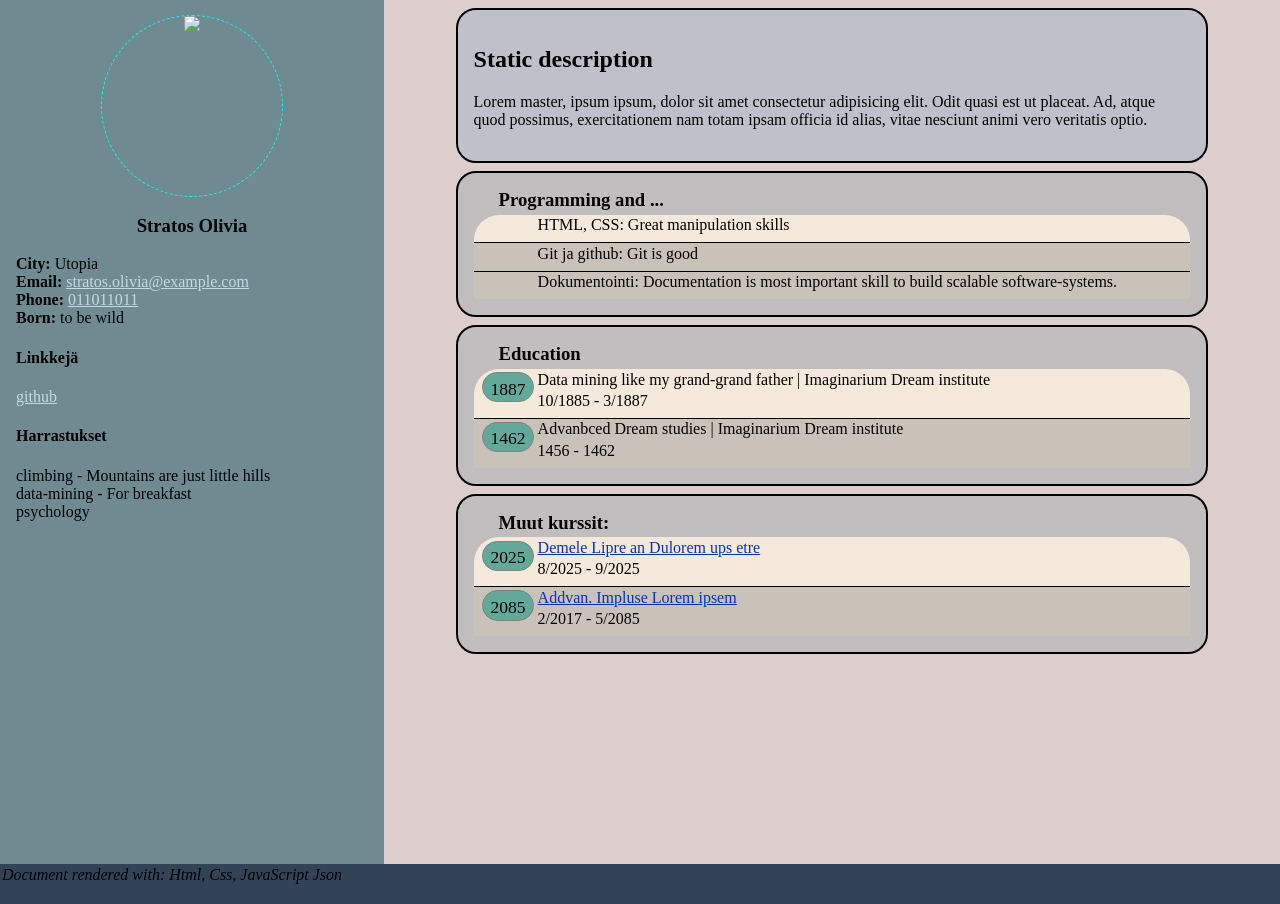
==== cv_renderer/cv_render.html @ b8d8c63f "Adding cv renderer experiment. THis one could be onepage, but for clarity, it is separated into css " ====
<!DOCTYPE html>
<html>

<head>
    <meta charset="UTF-8">
    <meta name="viewport" content="width=device-width, initial-scale=1.0">
    <link rel="stylesheet" href="style1.css">
    <title>CV template study</title>
    <script src="template_builder.js"></script>
</head>

<body>
    <main>
        <aside class="desc">

            <div class="hero-image">
                <img class="circular" src="face.jpg">
            </div>
            <h3>Stratos Olivia</h3>

            <div id="personal-info" class="personal-info"></div>
            <div id="side_links" class="link-list"></div>
            <div id="side_harrastukset" class="link-list"></div>

        </aside>
        <article>
            <section class="story module">
                <h2>Static description</h2>
                <p>Lorem master, ipsum ipsum, dolor sit amet consectetur adipisicing elit. Odit quasi est ut placeat.
                    Ad, atque quod
                    possimus, exercitationem nam totam ipsam officia id alias, vitae nesciunt animi vero veritatis
                    optio.</p>
            </section>
            <div class="year-list module" id="it-taidot">
                <!-- Runtime content -->
                <noscript>
                    <p>content is rendered with Javascript</p>
                </noscript>
            </div>

            <div class="year-list module" id="education"></div>
            <div class="year-list module" id="courses"></div>


        </article>

    </main>
    <p class="footer note">Document rendered with: Html, Css, JavaScript
        Json</p>

</body>

<div id="templates">
    <div temp="link_list">
        <h4 temp="title" class="side-header"></h4>
        <ul temp="ul" class="colort">
            <li temp="list">
                <a temp="link"></a>

            </li>
        </ul>
    </div>

    <!-- list of detail info with possible link -->
    <div temp="detail_info">
        <ul temp="list">
            <li temp="content">
                <b temp="title"></b>
                <a temp="link"></a>
            </li>
        </ul>
    </div>

    <div temp="skill_listing">
        <h3 temp="title"></h3>
        <ul temp="list">
            <li temp="item">
                <span class="year" temp=year> </span>
                <p temp="content">
                    <a temp="link"></a>
                </p>
            </li>
        </ul>
    </div>
</div>

<script>
    const personINFO = {
        title: "Personal Info",
        content: [
            { name: "City", cont: "Utopia" },
            { name: "Email", cont: "stratos.olivia@example.com", url: "stratos.olivia@example.com" },
            { name: "Phone", cont: "011011011", url: "tel:011011011" },
            { name: "Born", cont: "to be wild", }
        ]
    }
    const personal_links = {
        title: "Linkkejä",
        content: [
            { name: "github", url: "https://github.com/OliverStrait" },
            // {name: "linkedIn", url: "" }
        ]
    }
    const languages = {
        title: "Language",
        content: [
            ["spanish", "in my imagination"],
            ["english", "very good my pal, very good"]]
    }
    const programming = {
        title: "Programming and ...",
        ingress: "Steady understanding of different computer systems and...",
        content: [
            { name: "HTML, CSS", desc: " Great manipulation skills" },
            { name: "Git ja github", desc: "Git is good" },
            { name: "Dokumentointi", desc: "Documentation is most important skill to build scalable software-systems." }
        ]
    }
    const edu = {
        title: "Education",
        content: [{
            start: "10/1885",
            end: "3/1887",
            end_year: "1887",
            desc: "Data mining like my grand-grand father",
            institution: "Imaginarium Dream institute"
        },
        {
            start: "1456", end: "1462",
            end_year: "1462",
            desc: "Advanbced Dream studies",
            institution: "Imaginarium Dream institute"
        }
        ]
    }
    const kurssit = {
        title: "Muut kurssit:",
        content: [
            {
                start: "8/2025", end: "9/2025", end_year: "2025", desc: "Demele Lipre an Dulorem ups etre",
                url: "#"
            },
            {
                start: "2/2017", end: "5/2085", end_year: "2085", desc: "Addvan. Impluse Lorem ipsem ",
                url: "#"
            }
        ]

    }
    const harrastukset = {
        title: "Harrastukset",
        content: [
            { name: "climbing", desc: "Mountains are just little hills" }, { name: "data-mining", desc: "For breakfast" }, { name: "psychology" }
        ]
    }
    const TEMPLATES = Template.createRootTemplate("templates")

    function LINK_LIST(parent, template, { data }) {
        const [ulListT, listT, linkT] = template.get_tree(["ul", "list", "link"])

        if (data?.title) {
            let t = parent.appendChild(template.title.new())
            t.textContent = data.title
        }
        let list = parent.appendChild(ulListT.new())
        for (let obj of data.content) {
            let li = list.appendChild(listT.new())
            if (obj?.url) {
                let link = li.appendChild(linkT.new())
                link.textContent = obj.name
                link.href = obj.url
            }
            else {
                li.textContent = obj.name
            }
            if (obj?.desc) {
                li.textContent = li.textContent + " - " + obj.desc
            }
        }
    }


    function gen_PersonInfo(parent, template, { data }) {
        const [Tlist, Tcontent, Ttitle] = template.get_tree(["list", "content", "title"])

        let list = parent.appendChild(Tlist.new())

        for (obj of data.content) {
            let li = list.appendChild(Tcontent.new())
            let title = li.appendChild(Ttitle.new())
            title.textContent = obj.name + ": "

            if (obj?.url) {
                let link = li.appendChild(Tcontent.link.new())
                link.textContent = obj.cont
                link.href = obj.url
            } else li.appendChild(document.createTextNode(obj.cont))
        }
    }



    function gen_year_education(parent, template, { data }) {
        const [Tlist, Titem, Tcontent, Tlink] = template.get_tree(["list", "item", "content", "link"])

        if (data.title) {
            let t = parent.appendChild(document.createElement("h3"))
            t.textContent = data.title
        }

        let list = parent.appendChild(Tlist.new())

        for (obj of data.content) {
            let li = list.appendChild(Titem.new())
            let y = li.appendChild(Titem.year.new())
            y.textContent = obj.end_year
            var text = li.appendChild(Tcontent.new())
            var description = obj.desc
            if (obj?.url) {
                link = text.appendChild(Tcontent.link.new())
                link.href = obj.url
                link.textContent = description
            }
            else text.textContent = description + (obj?.institution ? " | " + obj.institution : "")

            p = document.createElement("p")
            p.textContent = obj.start + " - " + obj.end
            li.appendChild(p)
            list.appendChild(li)
        }

    }
    function gen_taidot(parent, template, { data }) {
        const [Tlist, Titem, Tcontent, Tlink] = template.get_tree(["list", "item", "content", "link"])
        if (data?.title) {
            let t = parent.appendChild(template.title.new())
            t.textContent = data.title
        }
        let list = parent.appendChild(Tlist.new())
        for (let obj of data.content) {
            let li = list.appendChild(Titem.new())
            let p = li.appendChild(Tcontent.new())
            p.textContent = obj.name + ": " + obj.desc
        }
    }


    TEMPLATES.link_list.operate(
        document.getElementById("side_links"),
        { data: personal_links },
        LINK_LIST
    )
    TEMPLATES.link_list.operate(document.getElementById("side_harrastukset"),
        { data: harrastukset }, LINK_LIST
    )
    TEMPLATES.detail_info.operate(document.getElementById("personal-info"),
        { data: personINFO }, gen_PersonInfo
    )

    TEMPLATES.skill_listing.operate(
        document.getElementById("it-taidot"),
        { data: programming },
        gen_taidot
    )
    TEMPLATES.skill_listing.operate(document.getElementById("education"),
        { data: edu }, gen_year_education)
    TEMPLATES.skill_listing.operate(document.getElementById("courses"),
        { data: kurssit }, gen_year_education)
</script>

</html>
---- cv_renderer/style1.css ----
:root {
            --col-body-bg: rgb(50, 67, 87);
            --col-highlight: rgb(97, 170, 154);
            --col-module-bg: rgb(207, 202, 189);
            --col-a: green;
            --collas: oklch(44.226% 0.00005 271.152);

            --col-sidebar: rgb(112, 138, 145);
            /* --col-sidebar: rgb(31, 61, 70); */
            --col-light-block: color-mix(in lch, var(--col-sidebar),
                    rgb(255, 255, 255));
            --main-width: 70vw;
            --side-width: 30vw;
            --margin: 4em;
        }

        body {
            margin: 0;


        }

        main {
            background-color: rgb(221, 206, 206);
            min-height: 96vh;
            display: grid;
            grid-template-columns: var(--side-width) var(--main-width);
            /* flex-flow: wrap row; */
            /* align-content: space-evenly; */
        }

        .year-list {
            font-size: 1rem;
            --min-height: 1em;
            --col-first-child: rgb(245, 233, 219);
            --col-other-children: rgb(201, 194, 185);

            --col-module-bg: rgb(192, 190, 190);
            --border-radius: 25px;

            li {
                /* border: 1px solid grey; */
                min-height: var(--min-height);
                font-size: 1em;
                padding-bottom: .3em;
                list-style-type: none;
                background-color: var(--col-other-children);
                align-content: center;
                border-top: 1px solid black;
                padding-top: .1em;

                .year {
                    float: left;
                    max-height: var(--min-height);
                    /* content: attr(data-year); */
                    background-color: var(--col-highlight);
                    margin: .1em 0 0 .5em;
                    border: solid 1.5px rgb(129, 129, 129);
                    border-radius: 100vw;
                    padding: .3em .4em;
                    font-family: Garamond;
                    font-size: 1.1em;
                }

                p {
                    margin: 0 calc(var(--border-radius) / 2) .2em var(--margin);

                }
            }

            ul,
            ol {
                margin: 0;
            }

            li:first-child {
                background-color: var(--col-first-child);
                border-radius: var(--border-radius) var(--border-radius) 0 0;
                border: 0;
            }

            a {
                color: rgb(6, 49, 190);
            }


        }

        .module {
            /* min-width: 40vw;
            max-width: 50vw; */

            width: calc(var(--main-width)* 0.8);
            background-color: var(--col-module-bg);
            border: 2px solid black;
            border-radius: 20px;
            padding: 1rem;
            margin: .5em auto 0 auto;

            h3,
            h4,
            h5 {
                margin: 0 0 .2em calc(var(--margin)/3);
            }
        }

        body {
            background-color: var(--col-body-bg);
        }

        .desc {
            background-color: var(--col-sidebar);
            padding: 1em;
        }

        .story {
            background-color: var(--col-light-block);
            min-height: 100px;
        }

        aside {
            /* --col-sidebar: rgb(6, 41, 51); */
            text-align: center;
            /* background-color: var(--col-sidebar); */

            a {
                color: lch(from var(--col-sidebar) calc(l + 30) c h);
            }
        }

        .hero-image {
            --height: min(180px, 20vw);
            margin: auto;
            position: relative;
            width: var(--height);
            height: var(--height);
            overflow: hidden;
            border-radius: 50%;
            outline: .5px dashed cyan;


            img {
                width: 100%;
                height: auto;
            }
        }

        .link-list,
        .personal-info {
            text-align: left;
            margin: auto;
        }

        ul,
        ol {
            list-style-type: none;
            padding-left: 0;
        }

        p.footer {
            font-style: italic;
            font-family: Garamond;
            padding: 2px;
            margin: 0px;
            height: 4vh;
        }
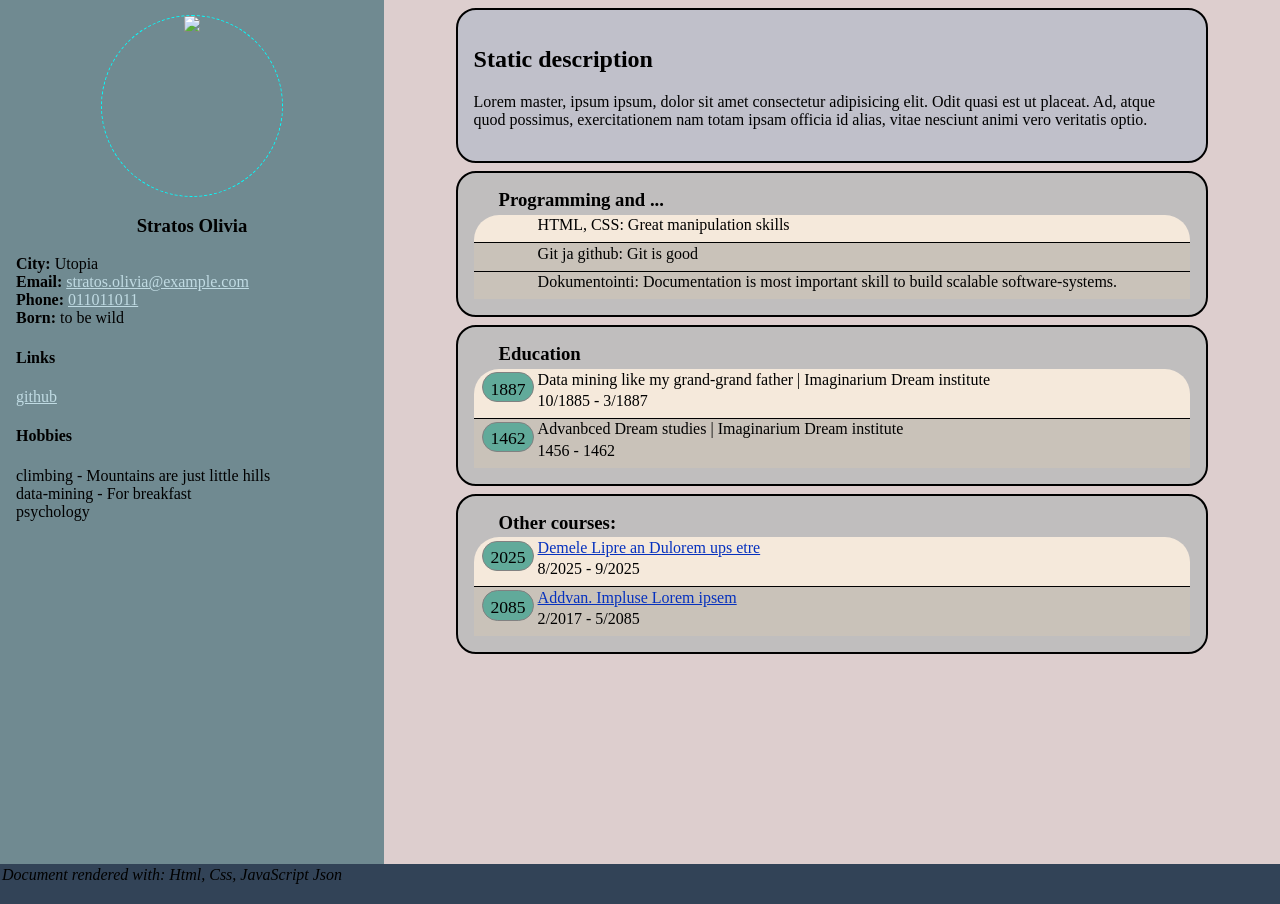
==== commit e08ff32e: "language fixes" ====
--- a/cv_renderer/cv_render.html
+++ b/cv_renderer/cv_render.html
@@ -95,7 +95,7 @@
         ]
     }
     const personal_links = {
-        title: "Linkkejä",
+        title: "Links",
         content: [
             { name: "github", url: "https://github.com/OliverStrait" },
             // {name: "linkedIn", url: "" }
@@ -134,7 +134,7 @@
         ]
     }
     const kurssit = {
-        title: "Muut kurssit:",
+        title: "Other courses:",
         content: [
             {
                 start: "8/2025", end: "9/2025", end_year: "2025", desc: "Demele Lipre an Dulorem ups etre",
@@ -148,7 +148,7 @@
 
     }
     const harrastukset = {
-        title: "Harrastukset",
+        title: "Hobbies",
         content: [
             { name: "climbing", desc: "Mountains are just little hills" }, { name: "data-mining", desc: "For breakfast" }, { name: "psychology" }
         ]
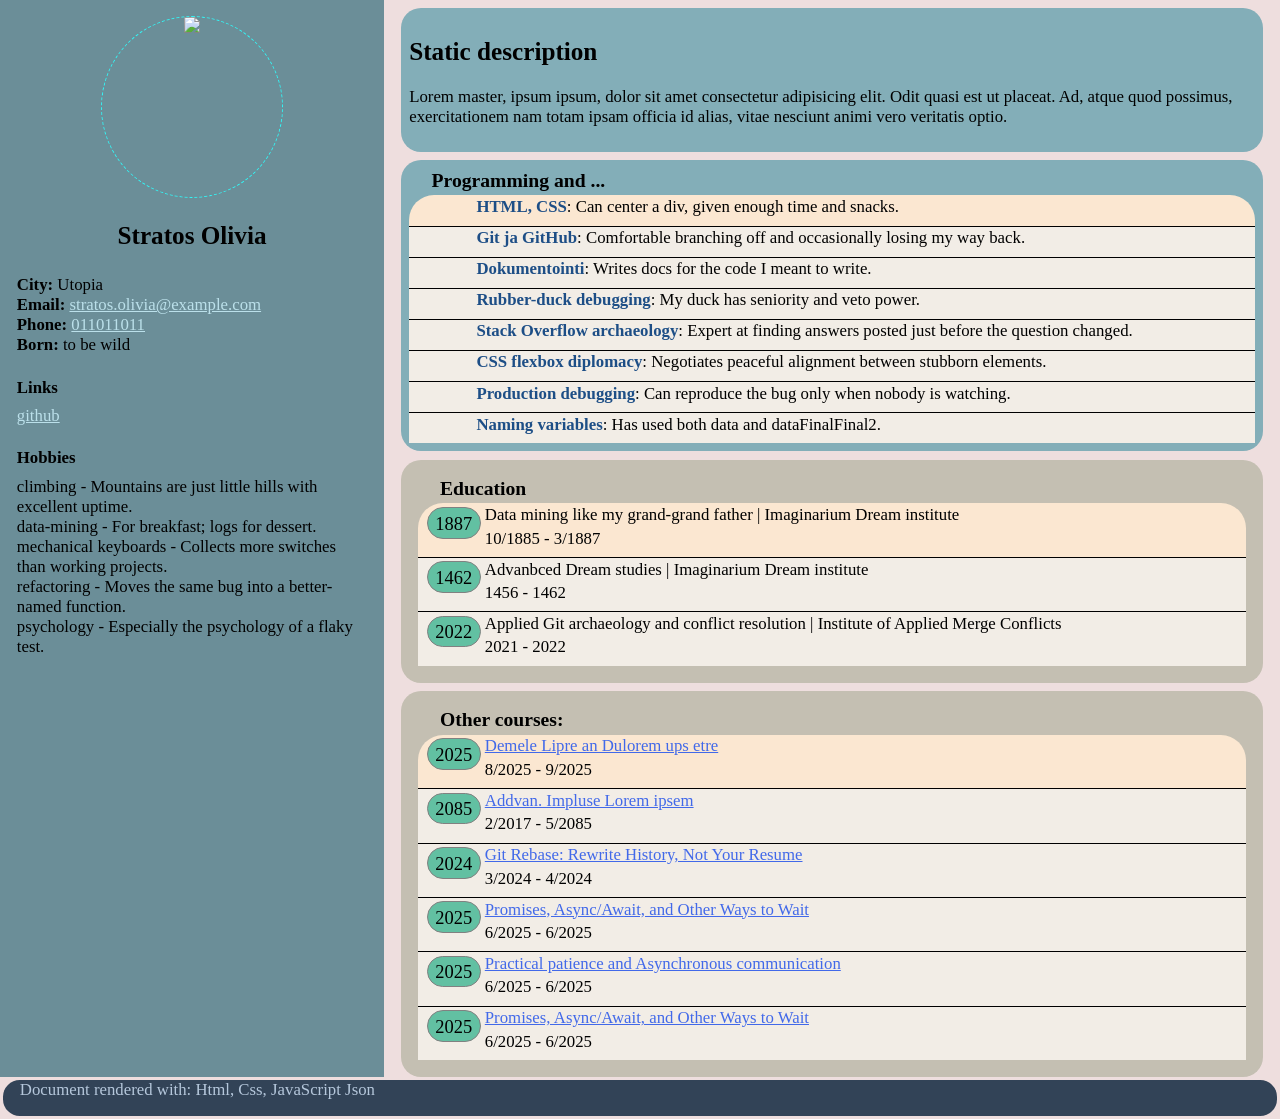
==== commit 77a80bf3: "using webcomponents" ====
--- a/cv_renderer/cv_render.html
+++ b/cv_renderer/cv_render.html
@@ -6,7 +6,6 @@
     <meta name="viewport" content="width=device-width, initial-scale=1.0">
     <link rel="stylesheet" href="style1.css">
     <title>CV template study</title>
-    <script src="template_builder.js"></script>
 </head>
 
 <body>
@@ -18,9 +17,9 @@
             </div>
             <h3>Stratos Olivia</h3>
 
-            <div id="personal-info" class="personal-info"></div>
-            <div id="side_links" class="link-list"></div>
-            <div id="side_harrastukset" class="link-list"></div>
+            <cv-personal-info id="personal-info" class="personal-info"></cv-personal-info>
+            <cv-link-list id="side_links" class="link-list"></cv-link-list>
+            <cv-link-list id="side_harrastukset" class="link-list"></cv-link-list>
 
         </aside>
         <article>
@@ -31,15 +30,15 @@
                     possimus, exercitationem nam totam ipsam officia id alias, vitae nesciunt animi vero veritatis
                     optio.</p>
             </section>
-            <div class="year-list module" id="it-taidot">
+            <cv-skill-list class="year-list module story skill-listing" id="it-taidot">
                 <!-- Runtime content -->
                 <noscript>
                     <p>content is rendered with Javascript</p>
                 </noscript>
-            </div>
+            </cv-skill-list>
 
-            <div class="year-list module" id="education"></div>
-            <div class="year-list module" id="courses"></div>
+            <cv-timeline-list class="year-list module" id="education"></cv-timeline-list>
+            <cv-timeline-list class="year-list module" id="courses"></cv-timeline-list>
 
 
         </article>
@@ -48,224 +47,116 @@
     <p class="footer note">Document rendered with: Html, Css, JavaScript
         Json</p>
 
+    <template id="link-list-template">
+        <h4 class="side-header"></h4>
+        <ul class="colort"></ul>
+    </template>
+    <template id="link-list-item-template">
+        <li><a></a></li>
+    </template>
+    <template id="personal-info-template">
+        <ul></ul>
+    </template>
+    <template id="personal-info-item-template">
+        <li><b></b><a></a></li>
+    </template>
+    <template id="skill-list-template">
+        <h3></h3>
+        <ul></ul>
+    </template>
+    <template id="skill-item-template">
+        <li>
+            <p><a></a><b></b></p>
+        </li>
+    </template>
+    <template id="timeline-list-template">
+        <h3></h3>
+        <ul></ul>
+    </template>
+    <template id="timeline-item-template">
+        <li><span class="year"></span>
+            <p class="description"><a></a></p>
+            <p class="period"></p>
+        </li>
+    </template>
+
+    <script src="template_builder.js"></script>
+    <script>
+        const personInfo = {
+            title: "Personal Info",
+            content: [
+                { name: "City", cont: "Utopia" },
+                { name: "Email", cont: "stratos.olivia@example.com", url: "stratos.olivia@example.com" },
+                { name: "Phone", cont: "011011011", url: "tel:011011011" },
+                { name: "Born", cont: "to be wild" }
+            ]
+        }
+        const personalLinks = {
+            title: "Links",
+            content: [{ name: "github", url: "https://github.com/OliverStrait" }]
+        }
+        const programming = {
+            title: "Programming and ...",
+            content: [
+                { name: "HTML, CSS", desc: "Can center a div, given enough time and snacks." },
+                { name: "Git ja GitHub", desc: "Comfortable branching off and occasionally losing my way back." },
+                { name: "Dokumentointi", desc: "Writes docs for the code I meant to write." },
+                { name: "Rubber-duck debugging", desc: "My duck has seniority and veto power." },
+                { name: "Stack Overflow archaeology", desc: "Expert at finding answers posted just before the question changed." },
+                { name: "CSS flexbox diplomacy", desc: "Negotiates peaceful alignment between stubborn elements." },
+                { name: "Production debugging", desc: "Can reproduce the bug only when nobody is watching." },
+                { name: "Naming variables", desc: "Has used both data and dataFinalFinal2." }
+            ]
+        }
+        const education = {
+            title: "Education",
+            content: [
+                {
+                    start: "10/1885", end: "3/1887", end_year: "1887",
+                    desc: "Data mining like my grand-grand father",
+                    institution: "Imaginarium Dream institute"
+                },
+                {
+                    start: "1456", end: "1462", end_year: "1462",
+                    desc: "Advanbced Dream studies",
+                    institution: "Imaginarium Dream institute"
+                },
+                {
+                    start: "2021", end: "2022", end_year: "2022",
+                    desc: "Applied Git archaeology and conflict resolution",
+                    institution: "Institute of Applied Merge Conflicts"
+                }
+            ]
+        }
+        const courses = {
+            title: "Other courses:",
+            content: [
+                { start: "8/2025", end: "9/2025", end_year: "2025", desc: "Demele Lipre an Dulorem ups etre", url: "#" },
+                { start: "2/2017", end: "5/2085", end_year: "2085", desc: "Addvan. Impluse Lorem ipsem ", url: "#" },
+                { start: "3/2024", end: "4/2024", end_year: "2024", desc: "Git Rebase: Rewrite History, Not Your Resume", url: "#" },
+                { start: "6/2025", end: "6/2025", end_year: "2025", desc: "Promises, Async/Await, and Other Ways to Wait", url: "#" },
+                { start: "6/2025", end: "6/2025", end_year: "2025", desc: "Practical patience and Asynchronous communication", url: "#" },
+                { start: "6/2025", end: "6/2025", end_year: "2025", desc: "Promises, Async/Await, and Other Ways to Wait", url: "#" },
+            ]
+        }
+        const hobbies = {
+            title: "Hobbies",
+            content: [
+                { name: "climbing", desc: "Mountains are just little hills with excellent uptime." },
+                { name: "data-mining", desc: "For breakfast; logs for dessert." },
+                { name: "mechanical keyboards", desc: "Collects more switches than working projects." },
+                { name: "refactoring", desc: "Moves the same bug into a better-named function." },
+                { name: "psychology", desc: "Especially the psychology of a flaky test." }
+            ]
+        }
+
+        document.querySelector("#personal-info").data = personInfo
+        document.querySelector("#side_links").data = personalLinks
+        document.querySelector("#side_harrastukset").data = hobbies
+        document.querySelector("#it-taidot").data = programming
+        document.querySelector("#education").data = education
+        document.querySelector("#courses").data = courses
+    </script>
 </body>
 
-<div id="templates">
-    <div temp="link_list">
-        <h4 temp="title" class="side-header"></h4>
-        <ul temp="ul" class="colort">
-            <li temp="list">
-                <a temp="link"></a>
-
-            </li>
-        </ul>
-    </div>
-
-    <!-- list of detail info with possible link -->
-    <div temp="detail_info">
-        <ul temp="list">
-            <li temp="content">
-                <b temp="title"></b>
-                <a temp="link"></a>
-            </li>
-        </ul>
-    </div>
-
-    <div temp="skill_listing">
-        <h3 temp="title"></h3>
-        <ul temp="list">
-            <li temp="item">
-                <span class="year" temp=year> </span>
-                <p temp="content">
-                    <a temp="link"></a>
-                </p>
-            </li>
-        </ul>
-    </div>
-</div>
-
-<script>
-    const personINFO = {
-        title: "Personal Info",
-        content: [
-            { name: "City", cont: "Utopia" },
-            { name: "Email", cont: "stratos.olivia@example.com", url: "stratos.olivia@example.com" },
-            { name: "Phone", cont: "011011011", url: "tel:011011011" },
-            { name: "Born", cont: "to be wild", }
-        ]
-    }
-    const personal_links = {
-        title: "Links",
-        content: [
-            { name: "github", url: "https://github.com/OliverStrait" },
-            // {name: "linkedIn", url: "" }
-        ]
-    }
-    const languages = {
-        title: "Language",
-        content: [
-            ["spanish", "in my imagination"],
-            ["english", "very good my pal, very good"]]
-    }
-    const programming = {
-        title: "Programming and ...",
-        ingress: "Steady understanding of different computer systems and...",
-        content: [
-            { name: "HTML, CSS", desc: " Great manipulation skills" },
-            { name: "Git ja github", desc: "Git is good" },
-            { name: "Dokumentointi", desc: "Documentation is most important skill to build scalable software-systems." }
-        ]
-    }
-    const edu = {
-        title: "Education",
-        content: [{
-            start: "10/1885",
-            end: "3/1887",
-            end_year: "1887",
-            desc: "Data mining like my grand-grand father",
-            institution: "Imaginarium Dream institute"
-        },
-        {
-            start: "1456", end: "1462",
-            end_year: "1462",
-            desc: "Advanbced Dream studies",
-            institution: "Imaginarium Dream institute"
-        }
-        ]
-    }
-    const kurssit = {
-        title: "Other courses:",
-        content: [
-            {
-                start: "8/2025", end: "9/2025", end_year: "2025", desc: "Demele Lipre an Dulorem ups etre",
-                url: "#"
-            },
-            {
-                start: "2/2017", end: "5/2085", end_year: "2085", desc: "Addvan. Impluse Lorem ipsem ",
-                url: "#"
-            }
-        ]
-
-    }
-    const harrastukset = {
-        title: "Hobbies",
-        content: [
-            { name: "climbing", desc: "Mountains are just little hills" }, { name: "data-mining", desc: "For breakfast" }, { name: "psychology" }
-        ]
-    }
-    const TEMPLATES = Template.createRootTemplate("templates")
-
-    function LINK_LIST(parent, template, { data }) {
-        const [ulListT, listT, linkT] = template.get_tree(["ul", "list", "link"])
-
-        if (data?.title) {
-            let t = parent.appendChild(template.title.new())
-            t.textContent = data.title
-        }
-        let list = parent.appendChild(ulListT.new())
-        for (let obj of data.content) {
-            let li = list.appendChild(listT.new())
-            if (obj?.url) {
-                let link = li.appendChild(linkT.new())
-                link.textContent = obj.name
-                link.href = obj.url
-            }
-            else {
-                li.textContent = obj.name
-            }
-            if (obj?.desc) {
-                li.textContent = li.textContent + " - " + obj.desc
-            }
-        }
-    }
-
-
-    function gen_PersonInfo(parent, template, { data }) {
-        const [Tlist, Tcontent, Ttitle] = template.get_tree(["list", "content", "title"])
-
-        let list = parent.appendChild(Tlist.new())
-
-        for (obj of data.content) {
-            let li = list.appendChild(Tcontent.new())
-            let title = li.appendChild(Ttitle.new())
-            title.textContent = obj.name + ": "
-
-            if (obj?.url) {
-                let link = li.appendChild(Tcontent.link.new())
-                link.textContent = obj.cont
-                link.href = obj.url
-            } else li.appendChild(document.createTextNode(obj.cont))
-        }
-    }
-
-
-
-    function gen_year_education(parent, template, { data }) {
-        const [Tlist, Titem, Tcontent, Tlink] = template.get_tree(["list", "item", "content", "link"])
-
-        if (data.title) {
-            let t = parent.appendChild(document.createElement("h3"))
-            t.textContent = data.title
-        }
-
-        let list = parent.appendChild(Tlist.new())
-
-        for (obj of data.content) {
-            let li = list.appendChild(Titem.new())
-            let y = li.appendChild(Titem.year.new())
-            y.textContent = obj.end_year
-            var text = li.appendChild(Tcontent.new())
-            var description = obj.desc
-            if (obj?.url) {
-                link = text.appendChild(Tcontent.link.new())
-                link.href = obj.url
-                link.textContent = description
-            }
-            else text.textContent = description + (obj?.institution ? " | " + obj.institution : "")
-
-            p = document.createElement("p")
-            p.textContent = obj.start + " - " + obj.end
-            li.appendChild(p)
-            list.appendChild(li)
-        }
-
-    }
-    function gen_taidot(parent, template, { data }) {
-        const [Tlist, Titem, Tcontent, Tlink] = template.get_tree(["list", "item", "content", "link"])
-        if (data?.title) {
-            let t = parent.appendChild(template.title.new())
-            t.textContent = data.title
-        }
-        let list = parent.appendChild(Tlist.new())
-        for (let obj of data.content) {
-            let li = list.appendChild(Titem.new())
-            let p = li.appendChild(Tcontent.new())
-            p.textContent = obj.name + ": " + obj.desc
-        }
-    }
-
-
-    TEMPLATES.link_list.operate(
-        document.getElementById("side_links"),
-        { data: personal_links },
-        LINK_LIST
-    )
-    TEMPLATES.link_list.operate(document.getElementById("side_harrastukset"),
-        { data: harrastukset }, LINK_LIST
-    )
-    TEMPLATES.detail_info.operate(document.getElementById("personal-info"),
-        { data: personINFO }, gen_PersonInfo
-    )
-
-    TEMPLATES.skill_listing.operate(
-        document.getElementById("it-taidot"),
-        { data: programming },
-        gen_taidot
-    )
-    TEMPLATES.skill_listing.operate(document.getElementById("education"),
-        { data: edu }, gen_year_education)
-    TEMPLATES.skill_listing.operate(document.getElementById("courses"),
-        { data: kurssit }, gen_year_education)
-</script>
-
 </html>
--- a/cv_renderer/style1.css
+++ b/cv_renderer/style1.css
@@ -1,166 +1,271 @@
-        :root {
-            --col-body-bg: rgb(50, 67, 87);
-            --col-highlight: rgb(97, 170, 154);
-            --col-module-bg: rgb(207, 202, 189);
-            --col-a: green;
-            --collas: oklch(44.226% 0.00005 271.152);
-
-            --col-sidebar: rgb(112, 138, 145);
-            /* --col-sidebar: rgb(31, 61, 70); */
-            --col-light-block: color-mix(in lch, var(--col-sidebar),
-                    rgb(255, 255, 255));
-            --main-width: 70vw;
-            --side-width: 30vw;
-            --margin: 4em;
+:root {
+    --col-sidebar: rgb(107, 142, 152);
+
+    --col-body-bg: rgb(238, 222, 222);
+    --col-footer-bg: rgb(50, 67, 87);
+    --col-dark-high: rgb(29, 78, 134);
+    --col-footer: rgb(181, 199, 219);
+    --col-highlight: rgb(98, 192, 162);
+
+    --col-a: green;
+    --collas: oklch(83.28% 0.00009 271.152);
+
+    --col-light-block: color-mix(in lch, var(--col-sidebar),
+            rgb(156, 207, 216));
+    --main-width: 70vw;
+    --side-width: 30vw;
+    --margin: 4rem;
+    /* font-family: Arial, Helvetica, sans-serif; */
+    font-size: 1.05em;
+    --col-module-bg: rgb(196, 191, 178);
+    --col-first-child: rgb(251, 231, 209);
+    --col-other-children: rgb(242, 237, 230);
+
+    --col-link-base: rgb(66, 105, 233);
+    --col-link-visited: rgb(112, 81, 116);
+}
+
+body {
+    margin: 0;
+    background-color: var(--col-body-bg);
+}
+
+a {
+    color: var(--col-link-base);
+}
+
+a:visited {
+    color: var(--col-link-visited);
+}
+
+cv-link-list,
+cv-personal-info,
+cv-skill-list,
+cv-timeline-list {
+    display: block;
+}
+
+main {
+    /* background-color: rgb(221, 206, 206); */
+    min-height: 96vh;
+    height: fit-content;
+    display: grid;
+    grid-template-columns: var(--side-width) var(--main-width);
+    flex-flow: wrap row;
+}
+
+.year-list {
+    font-size: 1rem;
+    --min-height: 1em;
+
+    --border-radius: 25px;
+
+    li {
+        /* border: 1px solid grey; */
+        min-height: var(--min-height);
+        font-size: 1em;
+        padding-bottom: .3em;
+        list-style-type: none;
+        background-color: var(--col-other-children);
+        align-content: center;
+        border-top: 1px solid black;
+        padding-top: .1em;
+
+        .year {
+            float: left;
+            max-height: var(--min-height);
+            /* content: attr(data-year); */
+            background-color: var(--col-highlight);
+            margin: .1em 0 0 .5em;
+            border: solid 1.5px rgb(129, 129, 129);
+            border-radius: 100vw;
+            padding: .3em .4em;
+            font-family: Garamond;
+            font-size: 1.1em;
         }
 
-        body {
-            margin: 0;
-
-
+        p {
+            margin: 0 calc(var(--border-radius) / 2) .2em var(--margin);
         }
-
-        main {
-            background-color: rgb(221, 206, 206);
-            min-height: 96vh;
-            display: grid;
-            grid-template-columns: var(--side-width) var(--main-width);
-            /* flex-flow: wrap row; */
-            /* align-content: space-evenly; */
-        }
-
-        .year-list {
-            font-size: 1rem;
-            --min-height: 1em;
-            --col-first-child: rgb(245, 233, 219);
-            --col-other-children: rgb(201, 194, 185);
-
-            --col-module-bg: rgb(192, 190, 190);
-            --border-radius: 25px;
-
-            li {
-                /* border: 1px solid grey; */
-                min-height: var(--min-height);
-                font-size: 1em;
-                padding-bottom: .3em;
-                list-style-type: none;
-                background-color: var(--col-other-children);
-                align-content: center;
-                border-top: 1px solid black;
-                padding-top: .1em;
-
-                .year {
-                    float: left;
-                    max-height: var(--min-height);
-                    /* content: attr(data-year); */
-                    background-color: var(--col-highlight);
-                    margin: .1em 0 0 .5em;
-                    border: solid 1.5px rgb(129, 129, 129);
-                    border-radius: 100vw;
-                    padding: .3em .4em;
-                    font-family: Garamond;
-                    font-size: 1.1em;
-                }
-
-                p {
-                    margin: 0 calc(var(--border-radius) / 2) .2em var(--margin);
-
-                }
-            }
-
-            ul,
-            ol {
-                margin: 0;
-            }
-
-            li:first-child {
-                background-color: var(--col-first-child);
-                border-radius: var(--border-radius) var(--border-radius) 0 0;
-                border: 0;
-            }
-
-            a {
-                color: rgb(6, 49, 190);
-            }
-
-
-        }
-
-        .module {
-            /* min-width: 40vw;
+    }
+
+    ul,
+    ol {
+        margin: 0;
+    }
+
+    li:first-child {
+        background-color: var(--col-first-child);
+        border-radius: var(--border-radius) var(--border-radius) 0 0;
+        border: 0;
+    }
+
+
+}
+
+.module {
+    /* min-width: 40vw;
             max-width: 50vw; */
 
-            width: calc(var(--main-width)* 0.8);
-            background-color: var(--col-module-bg);
-            border: 2px solid black;
-            border-radius: 20px;
-            padding: 1rem;
-            margin: .5em auto 0 auto;
-
-            h3,
-            h4,
-            h5 {
-                margin: 0 0 .2em calc(var(--margin)/3);
-            }
-        }
-
-        body {
-            background-color: var(--col-body-bg);
-        }
-
-        .desc {
-            background-color: var(--col-sidebar);
-            padding: 1em;
-        }
-
-        .story {
-            background-color: var(--col-light-block);
-            min-height: 100px;
-        }
-
-        aside {
-            /* --col-sidebar: rgb(6, 41, 51); */
-            text-align: center;
-            /* background-color: var(--col-sidebar); */
-
-            a {
-                color: lch(from var(--col-sidebar) calc(l + 30) c h);
-            }
-        }
-
-        .hero-image {
-            --height: min(180px, 20vw);
-            margin: auto;
-            position: relative;
-            width: var(--height);
-            height: var(--height);
-            overflow: hidden;
-            border-radius: 50%;
-            outline: .5px dashed cyan;
-
-
-            img {
-                width: 100%;
-                height: auto;
-            }
-        }
-
-        .link-list,
-        .personal-info {
-            text-align: left;
-            margin: auto;
-        }
-
-        ul,
-        ol {
-            list-style-type: none;
-            padding-left: 0;
-        }
-
-        p.footer {
-            font-style: italic;
-            font-family: Garamond;
-            padding: 2px;
-            margin: 0px;
-            height: 4vh;
-        }+    /* width: calc(var(--main-width)* 0.8); */
+    background-color: var(--col-module-bg);
+    border: 1px dashedrgb(59, 51, 51)k;
+    border-radius: 20px;
+    padding: 1rem;
+    margin: .5em 1em 0 1em;
+
+    h3,
+    h4,
+    h5 {
+        margin: 0 0 .2em calc(var(--margin)/3);
+    }
+}
+
+body {
+    background-color: var(--col-body-bg);
+}
+
+.desc {
+    background-color: var(--col-sidebar);
+    padding: 1em;
+}
+
+.story {
+    background-color: var(--col-light-block);
+    /* min-height: 100px; */
+    padding: 0.5em;
+}
+
+
+
+aside {
+    background-color: var(--col-sidebar);
+    padding: 1em;
+    text-align: center;
+    min-width: 200px;
+
+
+    h3 {
+        font-family: Garamond;
+        font-size: 1.5em;
+    }
+
+    h4 {
+        margin-bottom: .5em;
+    }
+
+    a {
+        color: lch(from var(--col-sidebar) calc(l + 30) c h);
+    }
+
+    ul {
+        margin-top: .5em
+    }
+}
+
+.hero-image {
+    --height: min(180px, 20vw);
+    margin: auto;
+    position: relative;
+    width: var(--height);
+    height: var(--height);
+    overflow: hidden;
+    border-radius: 50%;
+    outline: .9px dashed rgb(49, 247, 247);
+
+
+    img {
+        width: 100%;
+        height: auto;
+    }
+
+}
+
+.link-list,
+.personal-info {
+    text-align: left;
+    margin: auto;
+}
+
+ul,
+ol {
+    list-style-type: none;
+    padding-left: 0;
+}
+
+p.footer {
+    background-color: var(--col-footer-bg);
+    color: var(--col-footer);
+    /* font-style: italic; */
+    /* font-family: Garamond; */
+    padding: 2px;
+    margin: 3px;
+    height: 4vh;
+    border-radius: 1em;
+    padding: 0 1em;
+
+    a {
+        color: antiquewhite;
+    }
+
+    a:visited {
+        color: aliceblue;
+    }
+}
+
+@page {
+    margin: 12mm;
+}
+
+@media print {
+    :root {
+        --main-width: 70%;
+        --side-width: 30%;
+        --margin: 1.5em;
+    }
+
+    body,
+    main {
+        background: white;
+    }
+
+    main {
+        min-height: 0;
+        grid-template-columns: minmax(0, var(--side-width)) minmax(0, var(--main-width));
+    }
+
+    aside,
+    article {
+        min-width: 0;
+    }
+
+    .module {
+        box-sizing: border-box;
+        width: 100%;
+        border-radius: 0;
+        margin: .5em 0;
+        break-inside: avoid-column;
+    }
+
+    cv-timeline-list {
+        break-before: avoid;
+        break-inside: avoid-page;
+    }
+
+    .year-list li {
+        break-inside: avoid;
+    }
+
+    p {
+        orphans: 3;
+        widows: 3;
+    }
+}
+
+
+.skill-listing {
+    b {
+        color: var(--col-dark-high);
+        font-family: Garamond;
+    }
+}
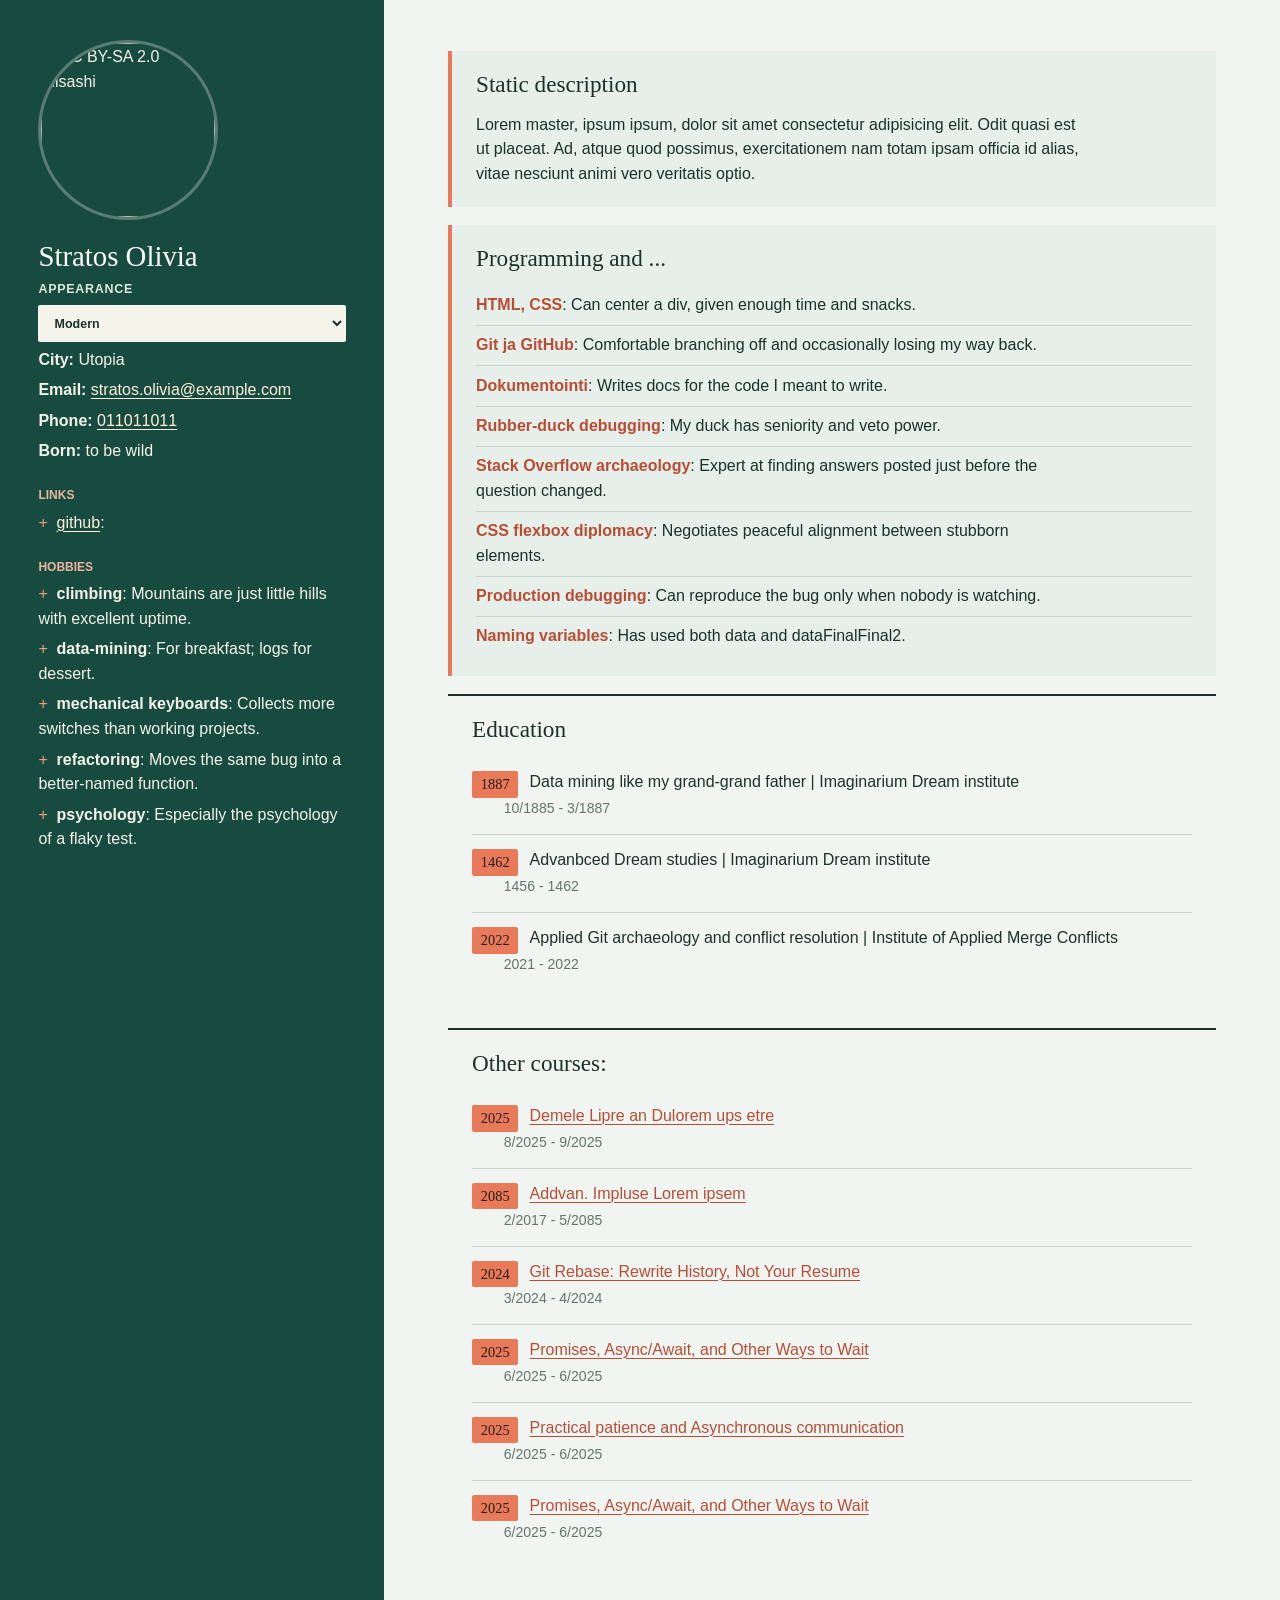
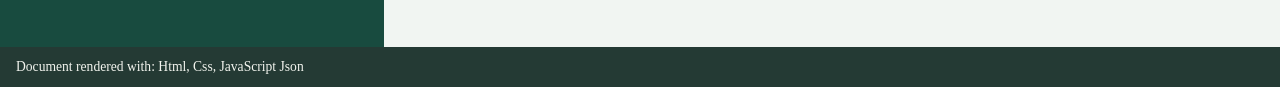
==== commit c8422e37: "new styles and style picker webcomponent" ====
--- a/cv_renderer/cv_render.html
+++ b/cv_renderer/cv_render.html
@@ -4,7 +4,8 @@
 <head>
     <meta charset="UTF-8">
     <meta name="viewport" content="width=device-width, initial-scale=1.0">
-    <link rel="stylesheet" href="style1.css">
+    <link id="theme-base" rel="stylesheet" href="base.css">
+    <link id="theme-stylesheet" rel="stylesheet" href="style2.css">
     <title>CV template study</title>
 </head>
 
@@ -13,10 +14,22 @@
         <aside class="desc">
 
             <div class="hero-image">
-                <img class="circular" src="face.jpg">
+                <img class="circular"
+                    src="https://upload.wikimedia.org/wikipedia/commons/6/68/Orange_tabby_cat_sitting_on_fallen_leaves-Hisashi-01A.jpg?utm_source=commons.wikimedia.org&utm_campaign=index&utm_content=original"
+                    title="CC BY-SA 2.0 Hisashi ">
             </div>
             <h3>Stratos Olivia</h3>
 
+            <cv-style-picker>
+                <label>
+                    Appearance
+                    <select aria-label="Choose appearance">
+                        <option value="style1.css">Classic</option>
+                        <option value="style2.css" selected>Modern</option>
+                        <option value="style3.css">Synthwave '80s</option>
+                    </select>
+                </label>
+            </cv-style-picker>
             <cv-personal-info id="personal-info" class="personal-info"></cv-personal-info>
             <cv-link-list id="side_links" class="link-list"></cv-link-list>
             <cv-link-list id="side_harrastukset" class="link-list"></cv-link-list>
@@ -52,7 +65,7 @@
         <ul class="colort"></ul>
     </template>
     <template id="link-list-item-template">
-        <li><a></a></li>
+        <li><a></a><b></b></li>
     </template>
     <template id="personal-info-template">
         <ul></ul>
--- a/cv_renderer/base.css
+++ b/cv_renderer/base.css
@@ -0,0 +1,14 @@
+cv-link-list,
+cv-personal-info,
+cv-skill-list,
+cv-timeline-list {
+    display: block;
+}
+
+
+@media print {
+
+    cv-style-picker {
+        display: none;
+    }
+}
--- a/cv_renderer/style2.css
+++ b/cv_renderer/style2.css
@@ -0,0 +1,306 @@
+:root {
+    --ink: #1d302b;
+    --muted: #64746e;
+    --col-body-bg: #f1f5f2;
+    --col-sidebar: #184b3f;
+    --col-module-bg: #ffffff;
+    --col-highlight: #e87959;
+    --col-light-block: #e6efea;
+    --col-first-child: #f7faf8;
+    --col-other-children: #ffffff;
+    --col-link-base: #b84d35;
+    --col-link-visited: #795b68;
+    --side-width: 30%;
+    --main-width: 70%;
+    --margin: 2.25em;
+    color: var(--ink);
+    font-family: "Trebuchet MS", "Aptos", sans-serif;
+    font-size: 16px;
+    line-height: 1.55;
+}
+
+* {
+    box-sizing: border-box;
+}
+
+body {
+    margin: 0;
+    background: var(--col-body-bg);
+}
+
+a {
+    color: var(--col-link-base);
+    text-decoration-thickness: .08em;
+    text-underline-offset: .16em;
+}
+
+a:visited {
+    color: var(--col-link-visited);
+}
+
+main {
+    display: grid;
+    grid-template-columns: minmax(230px, var(--side-width)) minmax(0, var(--main-width));
+    min-height: 100vh;
+}
+
+aside {
+    min-width: 0;
+    min-height: 100vh;
+    padding: 2.5rem clamp(1.25rem, 3vw, 3rem);
+    color: #f4f4eb;
+    background: var(--col-sidebar);
+    text-align: left;
+}
+
+aside h3 {
+    margin: 1.25rem 0 .4rem;
+    color: #ffffff;
+    font-family: Georgia, "Palatino Linotype", serif;
+    font-size: 1.8rem;
+    font-weight: 500;
+    line-height: 1.15;
+}
+
+aside h4 {
+    margin: 1.4rem 0 .35rem;
+    color: #eab49f;
+    font-size: .75rem;
+    font-weight: 700;
+    text-transform: uppercase;
+}
+
+aside a {
+    color: #fff2dd;
+}
+
+aside a:visited {
+    color: #ecd3e5;
+}
+
+aside ul,
+article ul {
+    margin: 0;
+    padding: 0;
+    list-style: none;
+}
+
+aside li {
+    margin: .35rem 0;
+}
+
+aside cv-link-list li::before {
+    content: "+";
+    margin-right: .55rem;
+    color: #f39b78;
+}
+
+article {
+    min-width: 0;
+    padding: clamp(1.5rem, 4vw, 4.5rem) clamp(1.25rem, 5vw, 5rem);
+}
+
+.hero-image {
+    width: min(180px, 42vw);
+    aspect-ratio: 1;
+    margin: 0;
+    overflow: hidden;
+    border: 3px solid rgb(255 255 255 / 28%);
+    border-radius: 50%;
+}
+
+.hero-image img {
+    display: block;
+    width: 100%;
+    height: 100%;
+    object-fit: cover;
+}
+
+.module {
+    width: 100%;
+    margin: 0 0 1.1rem;
+    padding: 1.25rem 1.5rem;
+    border: 0;
+    border-top: 2px solid var(--ink);
+    border-radius: 0;
+    background: transparent;
+}
+
+.module h3,
+.module h2 {
+    margin: 0 0 .85rem;
+    font-family: Georgia, "Palatino Linotype", serif;
+    font-size: 1.45rem;
+    font-weight: 500;
+    line-height: 1.2;
+}
+
+.story {
+    padding-left: 1.5rem;
+    border-top: 0;
+    border-left: 4px solid var(--col-highlight);
+    background: var(--col-light-block);
+}
+
+.story p {
+    max-width: 68ch;
+    margin: 0;
+}
+
+.year-list li {
+    min-height: 1em;
+    padding: .8rem 0 .7rem;
+    border-top: 1px solid #c9d4ce;
+    background: transparent;
+}
+
+.year-list li:first-child {
+    border: 0;
+    border-radius: 0;
+    background: transparent;
+}
+
+.year-list .year {
+    float: left;
+    margin: .1rem .7rem 0 0;
+    padding: .12rem .55rem;
+    border-radius: 2px;
+    background: var(--col-highlight);
+    color: #251f1b;
+    font-family: Georgia, "Palatino Linotype", serif;
+    font-size: .9rem;
+}
+
+.year-list p {
+    margin: 0 0 .2rem var(--margin);
+}
+
+.year-list .period {
+    color: var(--muted);
+    font-size: .88rem;
+}
+
+.skill-listing li {
+    padding: .45rem 0;
+}
+
+.skill-listing p {
+    margin: 0;
+}
+
+.skill-listing b {
+    color: var(--col-link-base);
+}
+
+.link-list,
+.personal-info {
+    text-align: left;
+}
+
+.footer {
+    margin: 0;
+    padding: .6rem 1rem;
+    background: #243a34;
+    color: #f2f4ee;
+    font-family: Georgia, "Palatino Linotype", serif;
+    font-size: .85rem;
+}
+
+cv-style-picker {
+    margin: 1.5rem 0 1.75rem;
+}
+
+cv-style-picker label {
+    display: grid;
+    gap: .4rem;
+    color: #d9e8df;
+    font-size: .78rem;
+    font-weight: 700;
+    letter-spacing: .06em;
+    text-transform: uppercase;
+}
+
+cv-style-picker select {
+    width: 100%;
+    padding: .6rem .7rem;
+    border: 1px solid rgb(255 255 255 / 35%);
+    border-radius: 2px;
+    background: #f4f4eb;
+    color: var(--ink);
+    font: inherit;
+    letter-spacing: 0;
+    text-transform: none;
+}
+
+@media (max-width: 720px) {
+    main {
+        grid-template-columns: minmax(0, 1fr);
+    }
+
+    aside {
+        min-height: 0;
+        padding: 1.5rem;
+    }
+
+    .hero-image {
+        width: min(140px, 35vw);
+    }
+
+    article {
+        padding: 1.25rem .75rem;
+    }
+
+    .module {
+        padding: 1rem .75rem;
+    }
+}
+
+@page {
+    margin: 12mm;
+}
+
+@media print {
+
+    body,
+    main,
+    aside {
+        background: #ffffff;
+        color: #000000;
+    }
+
+    main {
+        min-height: 0;
+        grid-template-columns: minmax(0, 30%) minmax(0, 70%);
+    }
+
+    aside,
+    article {
+        min-width: 0;
+        padding: .5rem;
+    }
+
+    aside h3,
+    aside h4,
+    aside a,
+    aside a:visited {
+        color: #000000;
+    }
+
+    cv-style-picker {
+        display: none;
+    }
+
+    .module {
+        box-sizing: border-box;
+        width: 100%;
+        margin: .5rem 0;
+        padding: .75rem;
+        break-inside: avoid-page;
+        page-break-inside: avoid;
+    }
+
+    .year-list li {
+        break-inside: avoid;
+        page-break-inside: avoid;
+    }
+}
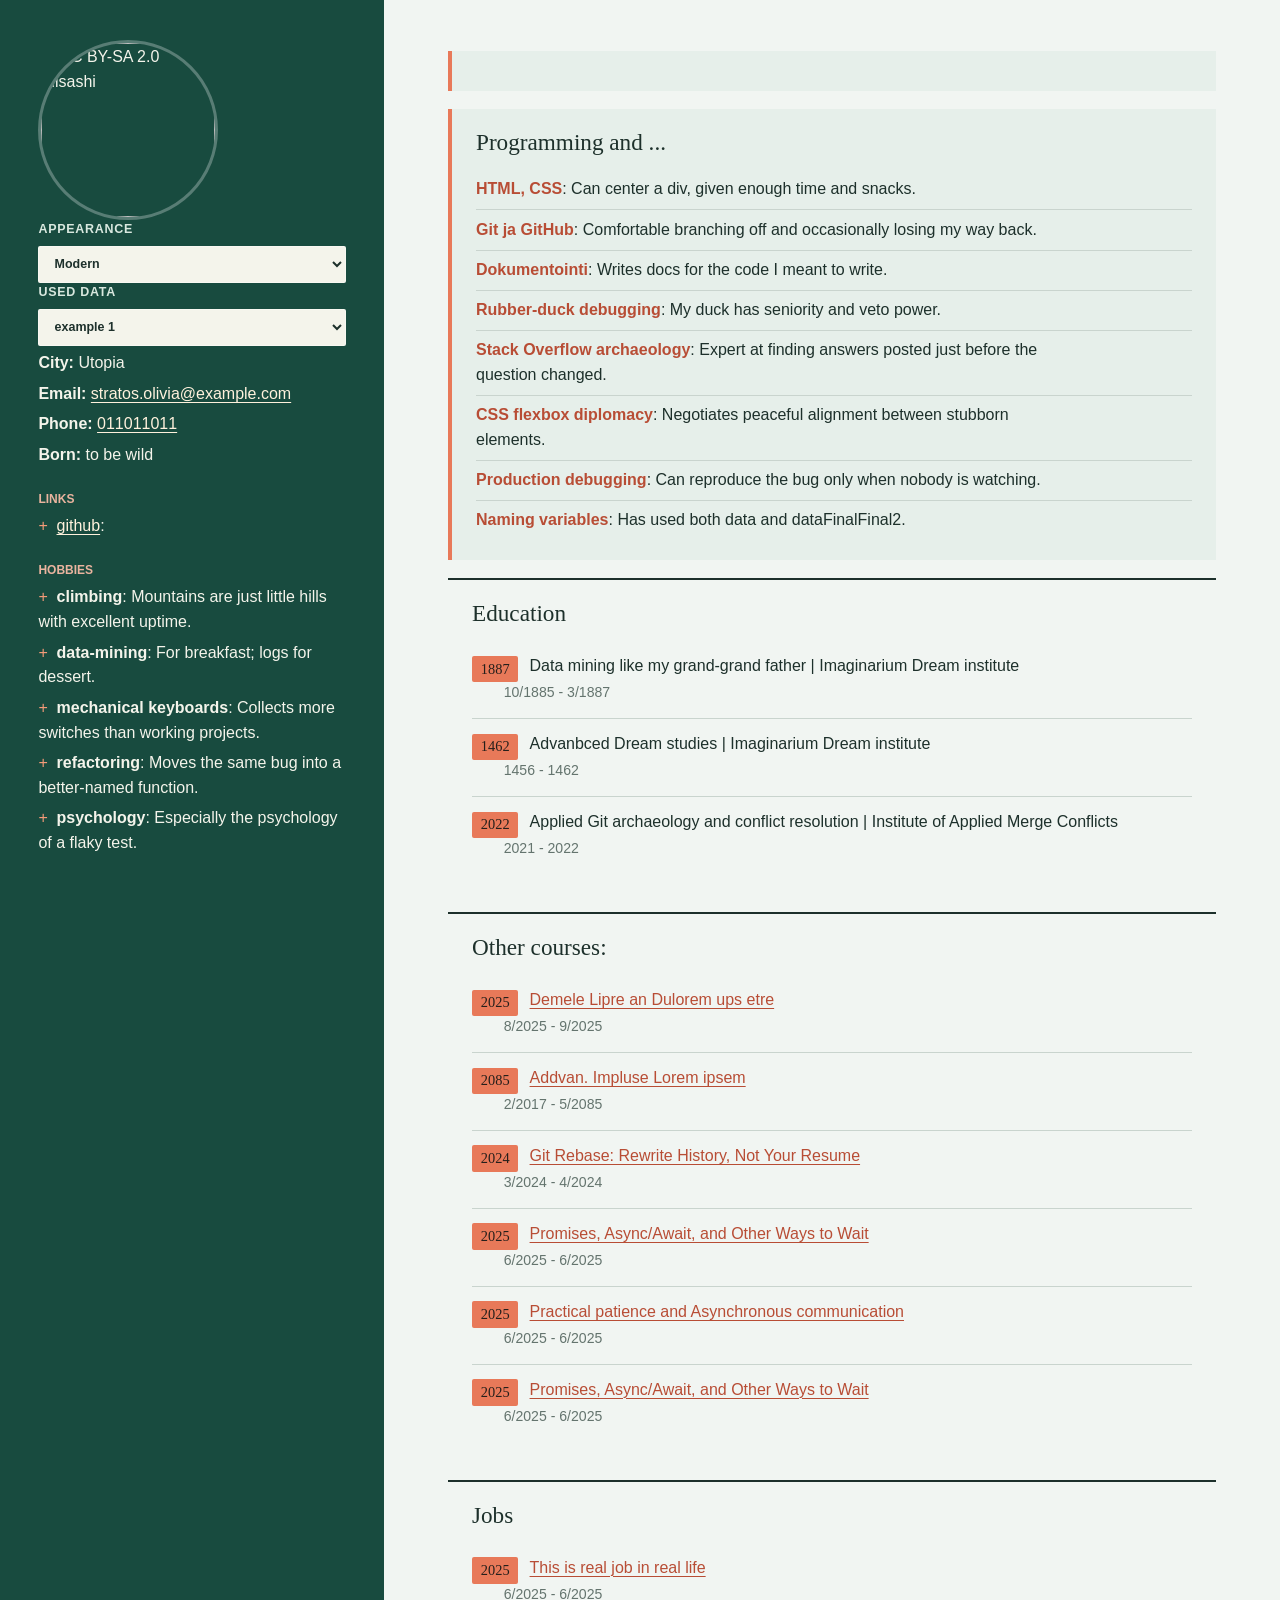
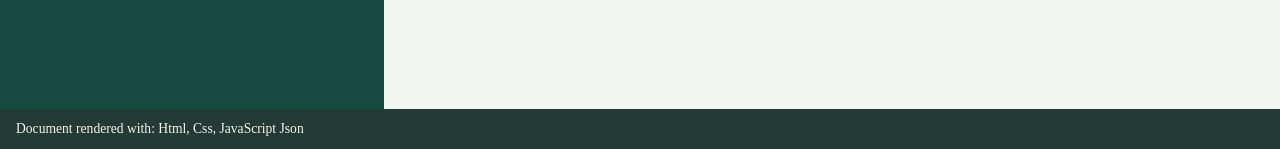
==== commit 9d72a28a: "cv and orphans" ====
--- a/cv_renderer/cv_render.html
+++ b/cv_renderer/cv_render.html
@@ -18,7 +18,7 @@
                     src="https://upload.wikimedia.org/wikipedia/commons/6/68/Orange_tabby_cat_sitting_on_fallen_leaves-Hisashi-01A.jpg?utm_source=commons.wikimedia.org&utm_campaign=index&utm_content=original"
                     title="CC BY-SA 2.0 Hisashi ">
             </div>
-            <h3>Stratos Olivia</h3>
+            <cv-name id="cv-name"></cv-name>
 
             <cv-style-picker>
                 <label>
@@ -30,6 +30,17 @@
                     </select>
                 </label>
             </cv-style-picker>
+            <cv-data-picker>
+                <label>
+                    Used data
+                    <select aria-label="Choose data">
+                        <option value="example_data1.json" selected>example 1</option>
+                        <option value="example_data2.json">example 2</option>
+                        <option value="example_data3.json">example 3</option>
+                        <option value="data_real.json">real data</option>
+                    </select>
+                </label>
+            </cv-data-picker>
             <cv-personal-info id="personal-info" class="personal-info"></cv-personal-info>
             <cv-link-list id="side_links" class="link-list"></cv-link-list>
             <cv-link-list id="side_harrastukset" class="link-list"></cv-link-list>
@@ -37,11 +48,15 @@
         </aside>
         <article>
             <section class="story module">
-                <h2>Static description</h2>
-                <p>Lorem master, ipsum ipsum, dolor sit amet consectetur adipisicing elit. Odit quasi est ut placeat.
-                    Ad, atque quod
-                    possimus, exercitationem nam totam ipsam officia id alias, vitae nesciunt animi vero veritatis
-                    optio.</p>
+                <cv-story id="main-story">
+                    <h2>Static description</h2>
+                    <p>Lorem master, ipsum ipsum, dolor sit amet consectetur adipisicing elit. Odit quasi est ut
+                        placeat.
+                        Ad, atque quod
+                        possimus, exercitationem nam totam ipsam officia id alias, vitae nesciunt animi vero veritatis
+                        optio.</p>
+
+                </cv-story>
             </section>
             <cv-skill-list class="year-list module story skill-listing" id="it-taidot">
                 <!-- Runtime content -->
@@ -52,13 +67,14 @@
 
             <cv-timeline-list class="year-list module" id="education"></cv-timeline-list>
             <cv-timeline-list class="year-list module" id="courses"></cv-timeline-list>
-
+            <cv-timeline-list class="year-list module" id="jobs"></cv-timeline-list>
 
         </article>
 
     </main>
     <p class="footer note">Document rendered with: Html, Css, JavaScript
         Json</p>
+
 
     <template id="link-list-template">
         <h4 class="side-header"></h4>
@@ -92,84 +108,81 @@
             <p class="period"></p>
         </li>
     </template>
+    <template id="cv-main-story">
+        <h2></h2>
+        <div></div>
+    </template>
 
     <script src="template_builder.js"></script>
     <script>
-        const personInfo = {
-            title: "Personal Info",
-            content: [
-                { name: "City", cont: "Utopia" },
-                { name: "Email", cont: "stratos.olivia@example.com", url: "stratos.olivia@example.com" },
-                { name: "Phone", cont: "011011011", url: "tel:011011011" },
-                { name: "Born", cont: "to be wild" }
-            ]
-        }
-        const personalLinks = {
-            title: "Links",
-            content: [{ name: "github", url: "https://github.com/OliverStrait" }]
-        }
-        const programming = {
-            title: "Programming and ...",
-            content: [
-                { name: "HTML, CSS", desc: "Can center a div, given enough time and snacks." },
-                { name: "Git ja GitHub", desc: "Comfortable branching off and occasionally losing my way back." },
-                { name: "Dokumentointi", desc: "Writes docs for the code I meant to write." },
-                { name: "Rubber-duck debugging", desc: "My duck has seniority and veto power." },
-                { name: "Stack Overflow archaeology", desc: "Expert at finding answers posted just before the question changed." },
-                { name: "CSS flexbox diplomacy", desc: "Negotiates peaceful alignment between stubborn elements." },
-                { name: "Production debugging", desc: "Can reproduce the bug only when nobody is watching." },
-                { name: "Naming variables", desc: "Has used both data and dataFinalFinal2." }
-            ]
-        }
-        const education = {
-            title: "Education",
-            content: [
-                {
-                    start: "10/1885", end: "3/1887", end_year: "1887",
-                    desc: "Data mining like my grand-grand father",
-                    institution: "Imaginarium Dream institute"
-                },
-                {
-                    start: "1456", end: "1462", end_year: "1462",
-                    desc: "Advanbced Dream studies",
-                    institution: "Imaginarium Dream institute"
-                },
-                {
-                    start: "2021", end: "2022", end_year: "2022",
-                    desc: "Applied Git archaeology and conflict resolution",
-                    institution: "Institute of Applied Merge Conflicts"
+        class CvDataPicker extends HTMLElement {
+            constructor() {
+                super()
+                this.handleChange = () => this.loadSelectedData()
+                this.select = null
+            }
+
+            connectedCallback() {
+                this.select = this.querySelector("select")
+                if (!this.select) return
+
+                this.select.addEventListener("change", this.handleChange)
+                this.loadSelectedData()
+            }
+
+            disconnectedCallback() {
+                this.select?.removeEventListener("change", this.handleChange)
+            }
+
+            async loadSelectedData() {
+                if (!this.select) return
+
+                const fileName = this.select.value
+                if (!fileName) return
+
+                try {
+                    const response = await fetch(fileName)
+                    if (!response.ok) {
+                        throw new Error(`Failed to load ${fileName}: ${response.status}`)
+                    }
+
+                    const data = await response.json()
+                    this.applyData(data)
+                } catch (error) {
+                    console.error("Could not load data file", fileName, error)
                 }
-            ]
-        }
-        const courses = {
-            title: "Other courses:",
-            content: [
-                { start: "8/2025", end: "9/2025", end_year: "2025", desc: "Demele Lipre an Dulorem ups etre", url: "#" },
-                { start: "2/2017", end: "5/2085", end_year: "2085", desc: "Addvan. Impluse Lorem ipsem ", url: "#" },
-                { start: "3/2024", end: "4/2024", end_year: "2024", desc: "Git Rebase: Rewrite History, Not Your Resume", url: "#" },
-                { start: "6/2025", end: "6/2025", end_year: "2025", desc: "Promises, Async/Await, and Other Ways to Wait", url: "#" },
-                { start: "6/2025", end: "6/2025", end_year: "2025", desc: "Practical patience and Asynchronous communication", url: "#" },
-                { start: "6/2025", end: "6/2025", end_year: "2025", desc: "Promises, Async/Await, and Other Ways to Wait", url: "#" },
-            ]
-        }
-        const hobbies = {
-            title: "Hobbies",
-            content: [
-                { name: "climbing", desc: "Mountains are just little hills with excellent uptime." },
-                { name: "data-mining", desc: "For breakfast; logs for dessert." },
-                { name: "mechanical keyboards", desc: "Collects more switches than working projects." },
-                { name: "refactoring", desc: "Moves the same bug into a better-named function." },
-                { name: "psychology", desc: "Especially the psychology of a flaky test." }
-            ]
+            }
+
+            applyData(data) {
+                const targets = {
+                    personInfo: document.querySelector("#personal-info"),
+                    personalLinks: document.querySelector("#side_links"),
+                    hobbies: document.querySelector("#side_harrastukset"),
+                    programming: document.querySelector("#it-taidot"),
+                    education: document.querySelector("#education"),
+                    courses: document.querySelector("#courses"),
+                    jobs: document.querySelector("#jobs"),
+                    name: document.querySelector("#cv-name"),
+                    story: document.querySelector("#main-story")
+                }
+
+                for (const [key, element] of Object.entries(targets)) {
+                    const hasKey = Object.prototype.hasOwnProperty.call(data ?? {}, key)
+                    if (element && hasKey) {
+                        try { element.data = data[key] }
+                        catch (e) { }
+                        finally { continue }
+                    }
+                    if (element) {
+                        element.data = null
+                    }
+                }
+            }
         }
 
-        document.querySelector("#personal-info").data = personInfo
-        document.querySelector("#side_links").data = personalLinks
-        document.querySelector("#side_harrastukset").data = hobbies
-        document.querySelector("#it-taidot").data = programming
-        document.querySelector("#education").data = education
-        document.querySelector("#courses").data = courses
+        customElements.define("cv-data-picker", CvDataPicker)
     </script>
 </body>
 
+
 </html>
--- a/cv_renderer/base.css
+++ b/cv_renderer/base.css
@@ -5,10 +5,10 @@
     display: block;
 }
 
-
 @media print {
 
-    cv-style-picker {
+    cv-style-picker,
+    cv-data-picker {
         display: none;
     }
 }
--- a/cv_renderer/style2.css
+++ b/cv_renderer/style2.css
@@ -206,30 +206,31 @@
     font-size: .85rem;
 }
 
-cv-style-picker {
+cv-style-picker,
+cv-data-picker {
     margin: 1.5rem 0 1.75rem;
-}
-
-cv-style-picker label {
-    display: grid;
-    gap: .4rem;
-    color: #d9e8df;
-    font-size: .78rem;
-    font-weight: 700;
-    letter-spacing: .06em;
-    text-transform: uppercase;
-}
-
-cv-style-picker select {
-    width: 100%;
-    padding: .6rem .7rem;
-    border: 1px solid rgb(255 255 255 / 35%);
-    border-radius: 2px;
-    background: #f4f4eb;
-    color: var(--ink);
-    font: inherit;
-    letter-spacing: 0;
-    text-transform: none;
+
+    label {
+        display: grid;
+        gap: .4rem;
+        color: #d9e8df;
+        font-size: .78rem;
+        font-weight: 700;
+        letter-spacing: .06em;
+        text-transform: uppercase;
+    }
+
+    select {
+        width: 100%;
+        padding: .6rem .7rem;
+        border: 1px solid rgb(255 255 255 / 35%);
+        border-radius: 2px;
+        background: #f4f4eb;
+        color: var(--ink);
+        font: inherit;
+        letter-spacing: 0;
+        text-transform: none;
+    }
 }
 
 @media (max-width: 720px) {
